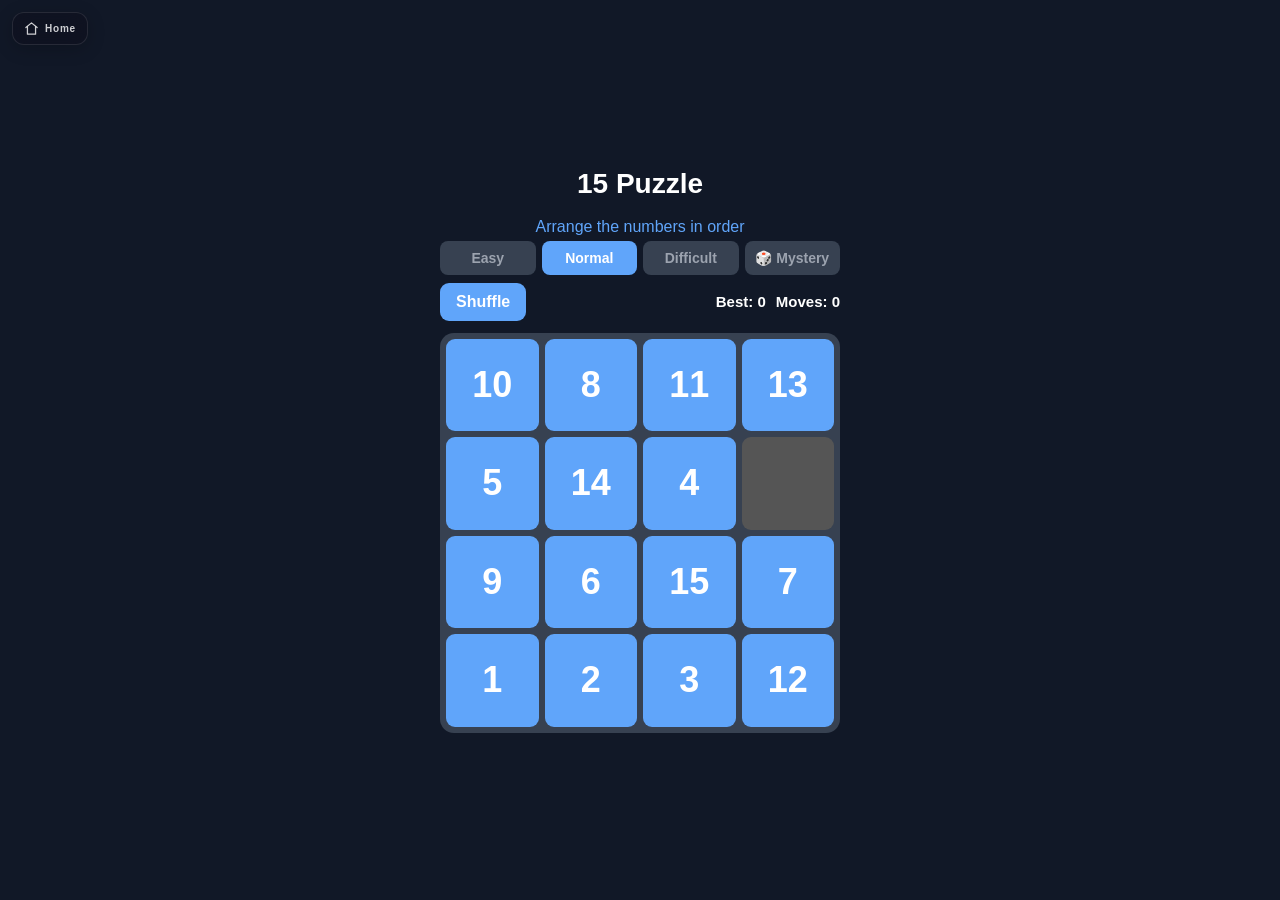
==== puzzle1/index.html @ 1671855d "Add puzzle games" ====
<!DOCTYPE html>
<html lang="en">
<head>
  <meta charset="UTF-8">
  <meta name="viewport" content="width=device-width, initial-scale=1.0">

  <title>15 Puzzle</title>

  <link rel="stylesheet" href="style.css">
</head>

<body>
  <a href="../index.html" class="home-btn" aria-label="Home">
  <svg viewBox="0 0 24 24" aria-hidden="true">
    <path d="M3 10.5 12 3l9 7.5"></path>
    <path d="M5.5 9.5V21h13V9.5"></path>
  </svg>
  <span>Home</span>
</a>


  <div class="game">

     <h1>15 Puzzle</h1>
    <div style="color:#60a5fa; margin: 5px;">Arrange the numbers in order</div>

    <!-- Difficulty -->

    <div class="difficulty">

      <button class="difficulty-button" data-size="3">
        Easy
      </button>

      <button class="difficulty-button active" data-size="4">
        Normal
      </button>

      <button class="difficulty-button" data-size="5">
        Difficult
      </button>

<button class="difficulty-button" data-size="4" data-mystery="true">
  🎲 Mystery
</button>


    </div>


    <!-- Theme selector
         Hidden until a theme is unlocked -->

    <div id="themes" class="themes">

      <button class="theme-button active" data-theme="classic">
        Classic
      </button>

      <button class="theme-button locked" data-theme="neon" disabled>
        🔒 Neon
      </button>

      <button class="theme-button locked" data-theme="forest" disabled>
        🔒 Forest
      </button>

      <button class="theme-button locked" data-theme="sunset" disabled>
        🔒 Sunset
      </button>

    </div>


    <!-- Controls -->

    <div class="controls">

      <button id="shuffle" class="shuffle">
        Shuffle
      </button>

      <div class="stats">

        <div class="best">
          Best: <span id="bestCount">0</span>
        </div>

        <div class="moves">
          Moves: <span id="moveCount">0</span>
        </div>

      </div>

    </div>

<div id="mysteryGoal" class="mystery-goal"></div>

    <!-- Puzzle -->

    <div id="board" class="board"></div>


    <!-- Unlock notification -->

    <div id="unlockMessage" class="unlock-message"></div>


    <!-- Win screen -->

    <div id="winMessage" class="win-message">

      <div class="win-title">
        🎉 Solved!
      </div>

      <div class="win-stats">

        <div>
          Moves
          <strong id="winMoves">0</strong>
        </div>

        <div>
          Best
          <strong id="winBest">0</strong>
        </div>

      </div>

      <button id="newPuzzle" class="new-puzzle">
        New Puzzle
      </button>

    </div>

  </div>

  <script src="script.js"></script>

</body>
</html>
---- puzzle1/style.css ----
* {
  box-sizing: border-box;
}

body {
  margin: 0;
  min-height: 100vh;

  display: grid;
  place-items: center;

  background: #111827;

  font-family: Arial, sans-serif;

  transition: background 0.25s ease;
}

.game {
  width: min(92vw, 400px);
  text-align: center;
}

h1 {
  margin: 0 0 18px;

  color: #ffffff;

  font-size: 28px;
}

/* --------------------------------
   Difficulty
-------------------------------- */

.difficulty {
  display: grid;
  grid-template-columns: repeat(4, 1fr);

  gap: 6px;
  margin-bottom: 8px;
}

.difficulty-button {
  border: 0;
  border-radius: 8px;

  padding: 9px 5px;

  background: #374151;
  color: #9ca3af;

  font-size: 14px;
  font-weight: bold;

  cursor: pointer;

  transition:
    background 0.15s ease,
    color 0.15s ease,
    transform 0.1s ease;
}

.difficulty-button.active {
  background: var(--accent);
  color: white;
}

.difficulty-button:active {
  transform: scale(0.96);
}


/* --------------------------------
   Themes
-------------------------------- */

.themes {
  display: none;

  grid-template-columns: repeat(4, 1fr);

  gap: 5px;
  margin-bottom: 8px;
}

.themes.visible {
  display: grid;
}

.theme-button {
  border: 0;
  border-radius: 7px;

  padding: 7px 3px;

  background: var(--panel);
  color: var(--text-muted);

  font-size: 12px;
  font-weight: bold;

  cursor: pointer;
}

.theme-button.active {
  background: var(--accent);
  color: white;
}

.theme-button.locked {
  opacity: 0.55;
  cursor: default;
}


/* --------------------------------
   Controls
-------------------------------- */

.controls {
  display: flex;
  align-items: center;
  justify-content: space-between;

  margin-bottom: 12px;
  gap: 10px;
}

.shuffle {
  border: 0;
  border-radius: 9px;

  padding: 10px 16px;

  background: var(--accent);
  color: white;

  font-size: 16px;
  font-weight: bold;

  cursor: pointer;

  transition: transform 0.1s ease;
}

.shuffle:active {
  transform: scale(0.95);
}


/* --------------------------------
   Scores
-------------------------------- */

.stats {
  display: flex;
  align-items: center;
  gap: 10px;
  flex-wrap: wrap;
}

.best,
.moves {
  color: var(--text);
  font-size: 15px;
  font-weight: bold;
}


/* --------------------------------
   Board
-------------------------------- */



.mystery-goal {
  display: none;

  margin-bottom: 10px;
  padding: 7px;

  text-align: center;

  background: var(--panel);
  color: var(--text-muted);

  border-radius: 8px;

  font-size: 13px;
  font-weight: bold;
}

.mystery-goal.visible {
  display: block;
}


/* --------------------------------
   Mystery board rotation
-------------------------------- */

.board.mystery-rotating {
  transform: rotate(90deg);
}

.board {
  width: 100%;
  aspect-ratio: 1;

  padding: 6px;

  display: grid;
  gap: 6px;

  background: var(--board);
  border-radius: 14px;

  transition:
    background 0.25s ease,
    transform 0.45s ease;
}


/* --------------------------------
   Tiles
-------------------------------- */

.tile {
  display: grid;
  place-items: center;

  background: var(--tile);
  color: var(--tile-text);

  font-size: clamp(20px, 8vw, 36px);
  font-weight: bold;

  border-radius: 9px;

  cursor: pointer;
  user-select: none;

  transition:
    transform 0.14s ease,
    background 0.25s ease;
}

.tile:active {
  transform: scale(0.93);
}


/* Empty cell */

.empty {
  background: var(--empty);
  cursor: default;
}


/* --------------------------------
   Illegal move
-------------------------------- */

.tile.shake {
  animation: shake 0.22s ease;
}

@keyframes shake {

  0% {
    transform: translateX(0);
  }

  25% {
    transform: translateX(-5px);
  }

  50% {
    transform: translateX(5px);
  }

  75% {
    transform: translateX(-4px);
  }

  100% {
    transform: translateX(0);
  }
}


/* --------------------------------
   Win animation
-------------------------------- */

.tile.win {
  animation: winTile 0.45s ease;
  background: var(--win);
}

@keyframes winTile {

  0% {
    transform: scale(1);
  }

  50% {
    transform: scale(1.12);
  }

  100% {
    transform: scale(1);
  }
}


/* --------------------------------
   Unlock message
-------------------------------- */

.unlock-message {
  display: none;

  margin-top: 10px;

  padding: 10px;

  text-align: center;

  color: var(--win);

  background: var(--panel);

  border-radius: 9px;

  font-size: 15px;
  font-weight: bold;
}


/* --------------------------------
   Win screen
-------------------------------- */

.win-message {
  display: none;

  margin-top: 14px;
  padding: 18px;

  text-align: center;

  background: var(--panel);

  border: 1px solid var(--board);

  border-radius: 14px;
}

.win-title {
  color: var(--win);

  font-size: 25px;
  font-weight: bold;

  margin-bottom: 14px;
}

.win-stats {
  display: flex;
  justify-content: center;

  gap: 35px;

  color: var(--text-muted);

  font-size: 14px;
}

.win-stats strong {
  display: block;

  margin-top: 4px;

  color: var(--text);

  font-size: 22px;
}

.new-puzzle {
  margin-top: 16px;

  border: 0;
  border-radius: 9px;

  padding: 10px 18px;

  background: var(--accent);
  color: white;

  font-size: 15px;
  font-weight: bold;

  cursor: pointer;
}

.new-puzzle:active {
  transform: scale(0.95);
}

/*

home-btn 
*/
.home-btn {
  position: fixed;
  top: max(12px, env(safe-area-inset-top));
  left: 12px;

  z-index: 1000;

  display: inline-flex;
  align-items: center;
  gap: 6px;

  padding: 8px 11px;

  border: 1px solid rgba(255,255,255,.1);
  border-radius: 12px;

  background: rgba(15,18,32,.82);
  color: rgba(255,255,255,.8);

  text-decoration: none;

  font-family:
    -apple-system,
    BlinkMacSystemFont,
    "Segoe UI",
    Roboto,
    Helvetica,
    Arial,
    sans-serif;

  font-size: 10px;
  font-weight: 700;
  letter-spacing: .08em;

  backdrop-filter: blur(10px);
  -webkit-backdrop-filter: blur(10px);

  box-shadow: 0 4px 18px rgba(0,0,0,.2);

  transition:
    transform .15s ease,
    background .15s ease,
    color .15s ease;
}

.home-btn svg {
  width: 15px;
  height: 15px;

  fill: none;
  stroke: currentColor;

  stroke-width: 2;
  stroke-linecap: round;
  stroke-linejoin: round;
}

.home-btn:active {
  transform: scale(.93);
}

.home-btn:hover {
  background: rgba(255,255,255,.1);
  color: white;
}


/* =================================
   THEMES
================================= */


/* Classic */

body[data-theme="classic"] {
  --accent: #60a5fa;
  --board: #374151;
  --tile: #60a5fa;
  --tile-text: #ffffff;
  --empty: #555555;
  --panel: #1f2937;
  --text: #ffffff;
  --text-muted: #9ca3af;
  --win: #4ade80;
}


/* Neon */

body[data-theme="neon"] {
  --accent: #c026d3;
  --board: #291338;
  --tile: #a855f7;
  --tile-text: #ffffff;
  --empty: #17101d;
  --panel: #24112f;
  --text: #ffffff;
  --text-muted: #d8b4fe;
  --win: #22d3ee;
}


/* Forest */

body[data-theme="forest"] {
  --accent: #22c55e;
  --board: #24372b;
  --tile: #16a34a;
  --tile-text: #ffffff;
  --empty: #17231b;
  --panel: #1d3024;
  --text: #ffffff;
  --text-muted: #a7c9ae;
  --win: #bef264;
}


/* Sunset */

body[data-theme="sunset"] {
  --accent: #f97316;
  --board: #43251f;
  --tile: #f97316;
  --tile-text: #ffffff;
  --empty: #241512;
  --panel: #351d19;
  --text: #ffffff;
  --text-muted: #fdba74;
  --win: #facc15;
}


/* --------------------------------
   Small screens
-------------------------------- */

@media (max-width: 350px) {

  .difficulty {
    grid-template-columns: repeat(2, 1fr);
  }

  .controls {
    align-items: flex-start;
  }

  .stats {
    justify-content: flex-end;
  }

  .best,
  .moves {
    font-size: 13px;
  }

  .difficulty-button {
    font-size: 13px;
  }

  .theme-button {
    font-size: 11px;
  }
}
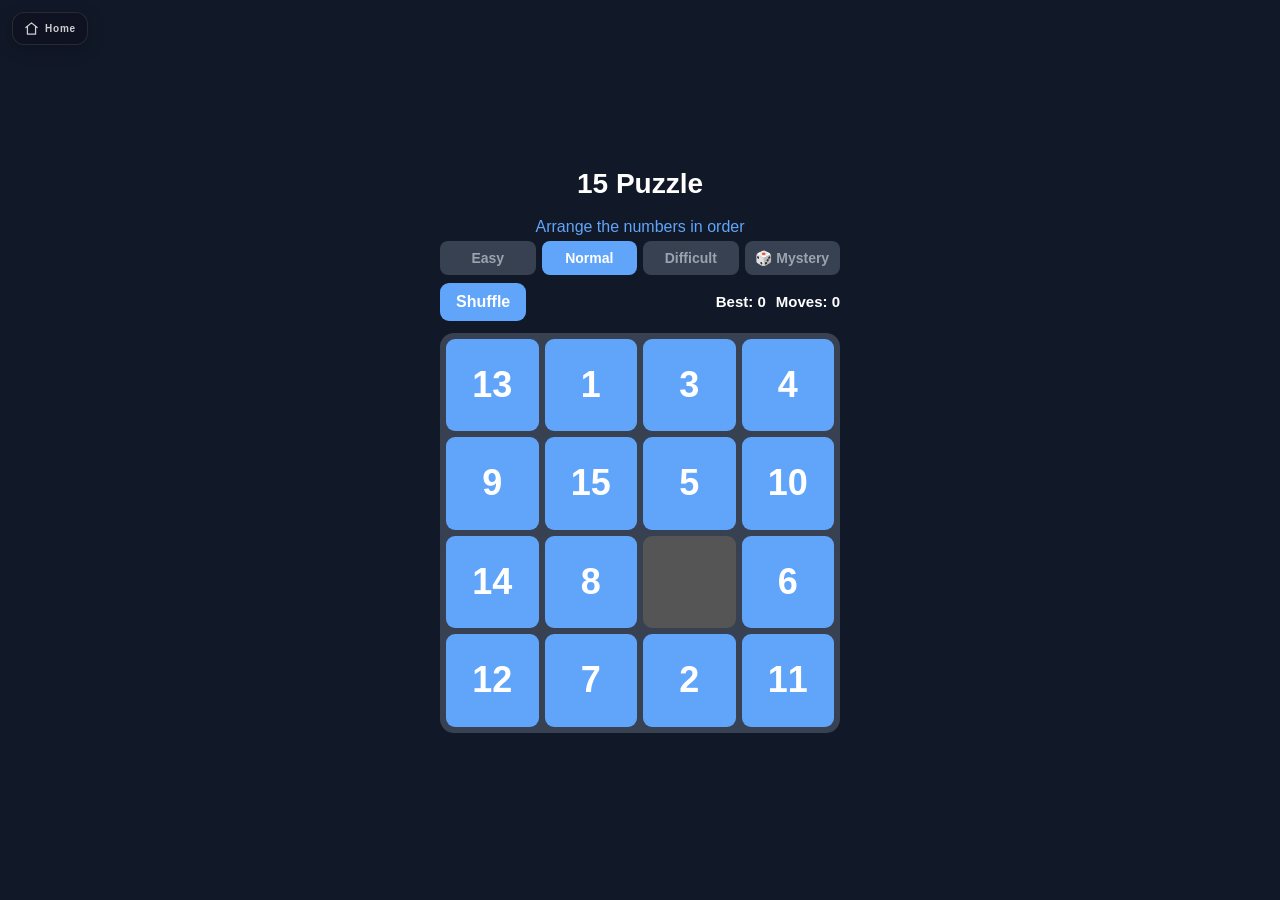
==== commit 3c95f535: "Add PWA manifest linkage and consistent theme-color to all puzzle pages - Add <link rel='manifest'> " ====
--- a/puzzle1/index.html
+++ b/puzzle1/index.html
@@ -3,6 +3,10 @@
 <head>
   <meta charset="UTF-8">
   <meta name="viewport" content="width=device-width, initial-scale=1.0">
+
+  <meta name="theme-color" content="#090b16">
+  <link rel="manifest" href="../manifest.webmanifest">
+  <link rel="apple-touch-icon" href="../icons/icon-192.png">
 
   <title>15 Puzzle</title>
 
